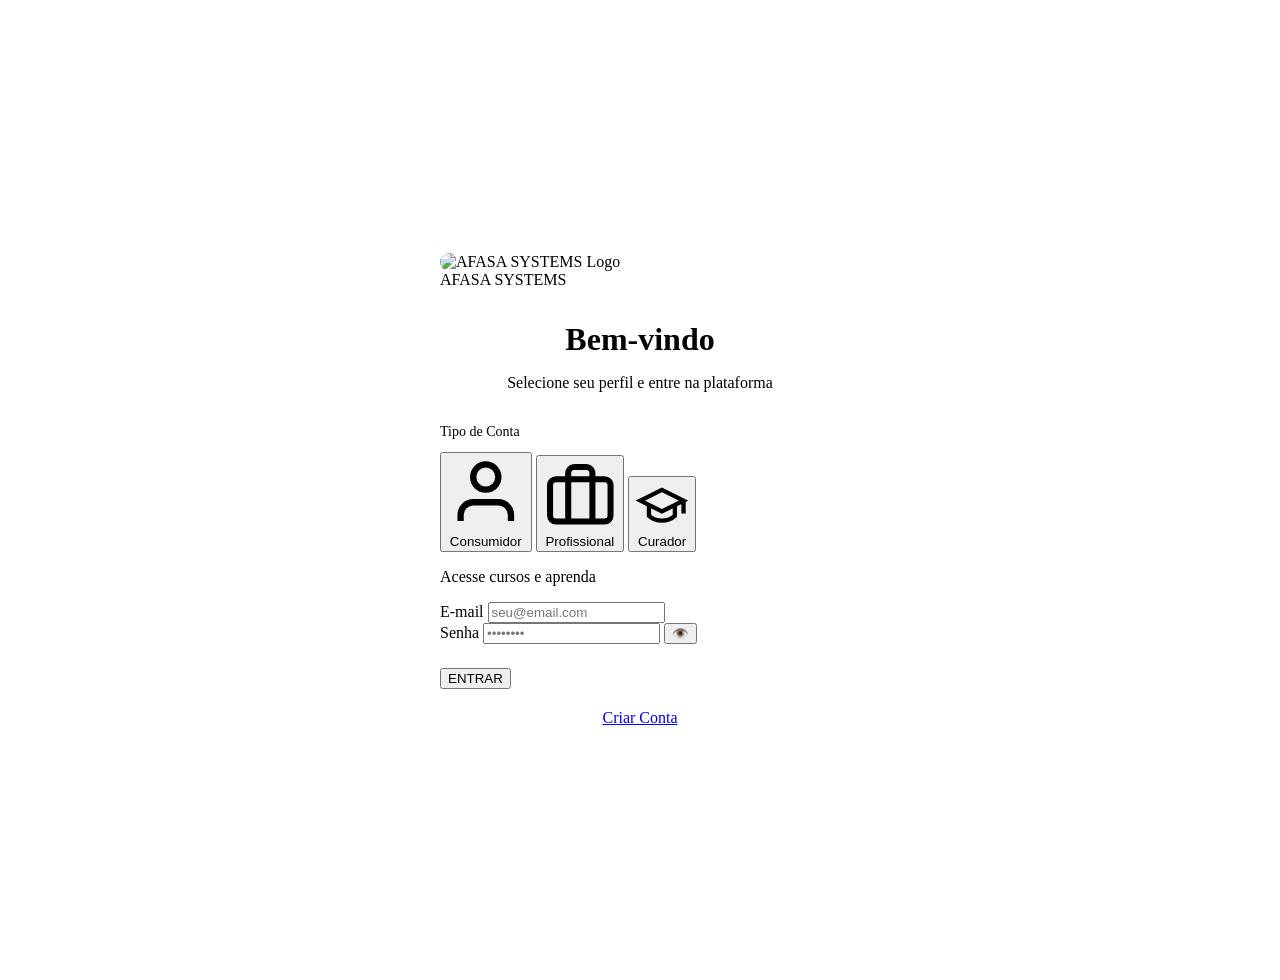
==== index.html @ ed2e095a "Add files via upload Arquivos do projeto Afasa Systems" ====
<!DOCTYPE html>
<html lang="pt-BR">
<head>
    <meta charset="UTF-8">
    <meta name="viewport" content="width=device-width, initial-scale=1.0">
    <meta http-equiv="refresh" content="0; url=login.html">
    <title>AFASA SYSTEMS - Redirecionando...</title>
    <link rel="stylesheet" href="css/style.css">
</head>
<body>
    <div style="min-height: 100vh; display: flex; align-items: center; justify-content: center; text-align: center; padding: 24px;">
        <div>
            <div style="width: 100px; height: 100px; background: linear-gradient(135deg, #2ECC71 0%, #FF8C00 100%); border-radius: 20px; display: flex; align-items: center; justify-content: center; font-size: 48px; font-weight: 700; margin: 0 auto 24px;">AF</div>
            <h1 style="font-size: 32px; margin-bottom: 16px;">AFASA SYSTEMS</h1>
            <p style="color: var(--gray-light); margin-bottom: 24px;">Redirecionando para o login...</p>
            <div class="spinner"></div>
        </div>
    </div>
    
    <script>
        // Redirect after 1 second if meta refresh doesn't work
        setTimeout(() => {
            window.location.href = 'login.html';
        }, 1000);
    </script>
</body>
</html>
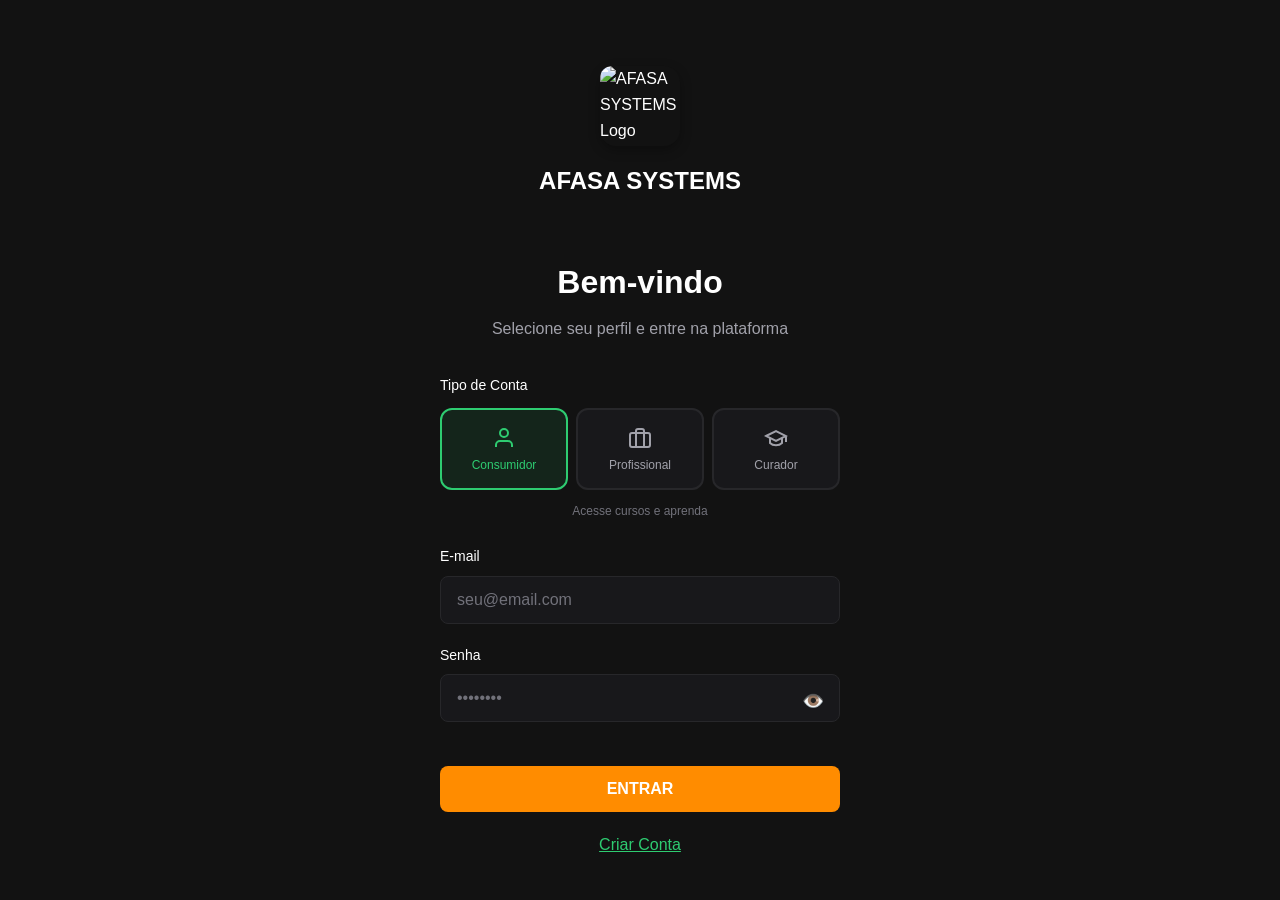
==== commit a05efbd2: "Update index.html" ====
--- a/index.html
+++ b/index.html
@@ -5,7 +5,7 @@
     <meta name="viewport" content="width=device-width, initial-scale=1.0">
     <meta http-equiv="refresh" content="0; url=login.html">
     <title>AFASA SYSTEMS - Redirecionando...</title>
-    <link rel="stylesheet" href="css/style.css">
+    <link rel="stylesheet" href="style.css">
 </head>
 <body>
     <div style="min-height: 100vh; display: flex; align-items: center; justify-content: center; text-align: center; padding: 24px;">
@@ -24,4 +24,4 @@
         }, 1000);
     </script>
 </body>
-</html>+</html>
--- a/style.css
+++ b/style.css
@@ -0,0 +1,1489 @@
+* {
+    margin: 0;
+    padding: 0;
+    box-sizing: border-box;
+}
+
+:root {
+    --bg-dark: #121212;
+    --bg-darker: #0A0A0A;
+    --bg-card: #1E1E1E;
+    --green: #2ECC71;
+    --green-hover: #27ae60;
+    --orange: #FF8C00;
+    --orange-hover: #e67e00;
+    --gray: #71717A;
+    --gray-light: #A1A1AA;
+    --white: #FFFFFF;
+    --zinc-900: #18181b;
+    --zinc-800: #27272a;
+}
+
+body {
+    font-family: 'Poppins', 'Inter', -apple-system, BlinkMacSystemFont, 'Segoe UI', sans-serif;
+    background-color: var(--bg-dark);
+    color: var(--white);
+    line-height: 1.6;
+    overflow-x: hidden;
+    min-height: 100vh;
+}
+
+/* Utility Classes */
+.hidden { display: none !important; }
+.container { max-width: 480px; margin: 0 auto; }
+
+/* Buttons */
+.btn {
+    padding: 14px 24px;
+    border-radius: 8px;
+    border: none;
+    font-size: 16px;
+    font-weight: 600;
+    cursor: pointer;
+    transition: all 0.3s ease;
+    text-align: center;
+    text-decoration: none;
+    display: inline-block;
+    width: 100%;
+}
+
+.btn-primary {
+    background-color: var(--orange);
+    color: var(--white);
+}
+
+.btn-primary:hover {
+    background-color: var(--orange-hover);
+    transform: translateY(-2px);
+    box-shadow: 0 8px 16px rgba(255, 140, 0, 0.3);
+}
+
+.btn-secondary {
+    background-color: transparent;
+    color: var(--green);
+    border: 2px solid var(--green);
+}
+
+.btn-secondary:hover {
+    background-color: var(--green);
+    color: var(--white);
+}
+
+/* Input Fields */
+input, textarea, select {
+    width: 100%;
+    padding: 14px 16px;
+    border-radius: 8px;
+    border: 1px solid var(--zinc-800);
+    background-color: var(--zinc-900);
+    color: var(--white);
+    font-size: 16px;
+    font-family: inherit;
+}
+
+input::placeholder, textarea::placeholder {
+    color: var(--gray);
+}
+
+input:focus, textarea:focus, select:focus {
+    outline: none;
+    border-color: var(--green);
+}
+
+label {
+    display: block;
+    margin-bottom: 8px;
+    color: var(--white);
+    font-size: 14px;
+    font-weight: 500;
+}
+
+/* Logo */
+.logo-container {
+    display: flex;
+    flex-direction: column;
+    align-items: center;
+    gap: 16px;
+    padding: 24px 0;
+}
+
+.logo-box {
+    width: 80px;
+    height: 80px;
+    background-color: var(--bg-dark);
+    border-radius: 16px;
+    display: flex;
+    align-items: center;
+    justify-content: center;
+    box-shadow: 0 4px 12px rgba(0, 0, 0, 0.3);
+}
+
+.logo {
+    width: 64px;
+    height: 64px;
+    background: linear-gradient(135deg, #2ECC71 0%, #FF8C00 100%);
+    border-radius: 12px;
+    display: flex;
+    align-items: center;
+    justify-content: center;
+    font-size: 32px;
+    font-weight: 700;
+}
+
+.brand-name {
+    font-size: 24px;
+    font-weight: 700;
+    color: var(--white);
+    text-align: center;
+}
+
+/* Header */
+.header {
+    position: sticky;
+    top: 0;
+    background-color: var(--bg-dark);
+    z-index: 100;
+    border-bottom: 1px solid var(--zinc-800);
+    padding: 16px 20px;
+}
+
+.header-content {
+    display: flex;
+    justify-content: space-between;
+    align-items: center;
+}
+
+.header-logo {
+    font-size: 24px;
+    font-weight: 700;
+    color: var(--white);
+    text-decoration: none;
+    display: flex;
+    align-items: center;
+    justify-content: center;
+}
+
+.header-logo img.logo {
+    height: 40px;
+    width: auto;
+    object-fit: contain;
+}
+
+.back-btn {
+    background: var(--bg-card);
+    border: 1px solid var(--zinc-800);
+    padding: 8px 12px;
+    border-radius: 8px;
+    display: flex;
+    align-items: center;
+    gap: 8px;
+    cursor: pointer;
+    transition: all 0.2s;
+    color: var(--gray-light);
+    text-decoration: none;
+    font-size: 14px;
+}
+
+.back-btn:hover {
+    background: var(--zinc-900);
+    border-color: var(--green);
+    color: var(--green);
+}
+
+.back-btn svg {
+    width: 20px;
+    height: 20px;
+    stroke: currentColor;
+}
+
+.header-icons {
+    display: flex;
+    gap: 16px;
+}
+
+.icon-btn {
+    background: var(--bg-card);
+    border: 1px solid var(--zinc-800);
+    width: 40px;
+    height: 40px;
+    border-radius: 8px;
+    display: flex;
+    align-items: center;
+    justify-content: center;
+    font-size: 20px;
+    cursor: pointer;
+    transition: all 0.2s;
+}
+
+.icon-btn:hover {
+    background: var(--zinc-900);
+    border-color: var(--green);
+    transform: translateY(-2px);
+}
+
+.icon-btn svg {
+    width: 20px;
+    height: 20px;
+    stroke: var(--gray-light);
+    transition: stroke 0.2s;
+}
+
+.icon-btn:hover svg {
+    stroke: var(--green);
+}
+
+/* Bottom Navigation */
+.bottom-nav {
+    position: fixed;
+    bottom: 0;
+    left: 0;
+    right: 0;
+    background-color: var(--bg-darker);
+    border-top: 1px solid var(--zinc-800);
+    display: flex;
+    justify-content: space-around;
+    padding: 12px 0;
+    z-index: 100;
+}
+
+.nav-item {
+    display: flex;
+    flex-direction: column;
+    align-items: center;
+    gap: 4px;
+    color: var(--gray);
+    text-decoration: none;
+    cursor: pointer;
+    padding: 8px 12px;
+    border-radius: 8px;
+    transition: all 0.3s;
+    font-size: 12px;
+}
+
+.nav-item:hover, .nav-item.active {
+    color: var(--green);
+    background-color: rgba(46, 204, 113, 0.1);
+}
+
+.nav-icon {
+    font-size: 24px;
+}
+
+.nav-item svg {
+    width: 24px;
+    height: 24px;
+    stroke: var(--gray);
+    transition: stroke 0.3s;
+}
+
+.nav-item:hover svg,
+.nav-item.active svg {
+    stroke: var(--green);
+}
+
+/* Form Groups */
+.form-group {
+    margin-bottom: 20px;
+    position: relative;
+}
+
+.password-toggle {
+    position: absolute;
+    right: 16px;
+    top: 46px;
+    background: none;
+    border: none;
+    color: var(--gray);
+    cursor: pointer;
+    font-size: 18px;
+}
+
+.link-btn {
+    background: none;
+    border: none;
+    color: var(--green);
+    cursor: pointer;
+    font-size: 16px;
+    text-decoration: underline;
+    transition: color 0.3s;
+}
+
+.link-btn:hover {
+    color: var(--green-hover);
+}
+
+/* Stats */
+.stats-grid {
+    display: grid;
+    grid-template-columns: repeat(2, 1fr);
+    gap: 12px;
+    margin-top: 20px;
+}
+
+.stat-card {
+    background-color: var(--bg-card);
+    padding: 16px;
+    border-radius: 12px;
+    text-align: center;
+    border: 1px solid var(--zinc-800);
+}
+
+.stat-number {
+    font-size: 24px;
+    font-weight: 700;
+    color: var(--green);
+    display: block;
+    margin-bottom: 4px;
+}
+
+.stat-label {
+    color: var(--gray-light);
+    font-size: 12px;
+}
+
+/* Sections */
+.section {
+    padding: 24px 20px;
+    padding-bottom: 100px;
+}
+
+.section-header {
+    display: flex;
+    justify-content: space-between;
+    align-items: center;
+    margin-bottom: 16px;
+}
+
+.section-title {
+    font-size: 20px;
+    font-weight: 600;
+    display: flex;
+    align-items: center;
+    gap: 8px;
+}
+
+.view-all {
+    color: var(--green);
+    font-size: 14px;
+    text-decoration: none;
+}
+
+/* Course Cards */
+.course-grid {
+    display: grid;
+    gap: 16px;
+}
+
+.course-card {
+    background-color: var(--bg-card);
+    border-radius: 12px;
+    overflow: hidden;
+    cursor: pointer;
+    transition: transform 0.3s, box-shadow 0.3s;
+    border: 1px solid var(--zinc-800);
+    text-decoration: none;
+    color: inherit;
+    display: block;
+}
+
+.course-card:hover {
+    transform: translateY(-4px);
+    box-shadow: 0 8px 24px rgba(46, 204, 113, 0.2);
+}
+
+.course-thumbnail {
+    width: 100%;
+    height: 180px;
+    object-fit: cover;
+}
+
+.course-info {
+    padding: 16px;
+}
+
+.course-title {
+    font-size: 16px;
+    font-weight: 600;
+    margin-bottom: 8px;
+    color: var(--white);
+}
+
+.course-meta {
+    display: flex;
+    align-items: center;
+    gap: 12px;
+    color: var(--gray);
+    font-size: 14px;
+}
+
+/* Post Cards */
+.post-card {
+    background-color: var(--bg-card);
+    border-radius: 12px;
+    margin-bottom: 16px;
+    border: 1px solid var(--zinc-800);
+}
+
+.post-header {
+    display: flex;
+    align-items: center;
+    padding: 16px;
+    gap: 12px;
+}
+
+.user-avatar {
+    width: 40px;
+    height: 40px;
+    border-radius: 50%;
+    background-color: var(--green);
+    display: flex;
+    align-items: center;
+    justify-content: center;
+    font-weight: 600;
+    font-size: 18px;
+}
+
+.user-info {
+    flex: 1;
+}
+
+.user-name {
+    font-weight: 600;
+    font-size: 15px;
+}
+
+.post-time {
+    color: var(--gray);
+    font-size: 13px;
+}
+
+.post-image {
+    width: 100%;
+    max-height: 400px;
+    object-fit: cover;
+}
+
+.post-description {
+    padding: 16px;
+    color: var(--white);
+    line-height: 1.6;
+}
+
+.post-actions {
+    display: flex;
+    gap: 24px;
+    padding: 12px 16px;
+    border-top: 1px solid var(--zinc-800);
+}
+
+.action-btn {
+    display: flex;
+    align-items: center;
+    gap: 8px;
+    background: none;
+    border: none;
+    color: var(--gray);
+    cursor: pointer;
+    font-size: 14px;
+    transition: color 0.3s;
+}
+
+.action-btn:hover {
+    color: var(--white);
+}
+
+.action-btn.liked {
+    color: #E74C3C;
+}
+
+/* Profile */
+.profile-header {
+    background: linear-gradient(135deg, var(--green) 0%, var(--green-hover) 100%);
+    padding: 40px 20px;
+    text-align: center;
+}
+
+.profile-avatar {
+    width: 100px;
+    height: 100px;
+    border-radius: 50%;
+    background-color: var(--white);
+    color: var(--green);
+    display: flex;
+    align-items: center;
+    justify-content: center;
+    font-size: 48px;
+    font-weight: 700;
+    margin: 0 auto 16px;
+    border: 4px solid var(--white);
+}
+
+.profile-name {
+    font-size: 24px;
+    font-weight: 600;
+    margin-bottom: 4px;
+}
+
+.profile-level {
+    color: rgba(255, 255, 255, 0.9);
+    font-size: 16px;
+}
+
+.progress-bar {
+    width: 100%;
+    height: 8px;
+    background-color: rgba(255, 255, 255, 0.3);
+    border-radius: 4px;
+    margin-top: 12px;
+    overflow: hidden;
+}
+
+.progress-fill {
+    height: 100%;
+    background-color: var(--white);
+    border-radius: 4px;
+    transition: width 0.3s;
+}
+
+.profile-stats {
+    display: grid;
+    grid-template-columns: repeat(3, 1fr);
+    gap: 16px;
+    padding: 24px 20px;
+    background-color: var(--bg-darker);
+}
+
+.profile-stat {
+    text-align: center;
+}
+
+.profile-stat-number {
+    font-size: 28px;
+    font-weight: 700;
+    color: var(--green);
+    display: block;
+}
+
+.profile-stat-label {
+    color: var(--gray);
+    font-size: 14px;
+    margin-top: 4px;
+}
+
+/* Filter Buttons */
+.filter-buttons {
+    display: flex;
+    gap: 12px;
+    margin: 20px 0;
+    overflow-x: auto;
+    padding-bottom: 8px;
+}
+
+.filter-btn {
+    padding: 10px 20px;
+    border-radius: 20px;
+    border: 1px solid var(--zinc-800);
+    background-color: var(--bg-card);
+    color: var(--white);
+    cursor: pointer;
+    white-space: nowrap;
+    transition: all 0.3s;
+}
+
+.filter-btn:hover {
+    border-color: var(--green);
+}
+
+.filter-btn.active {
+    background-color: var(--green);
+    border-color: var(--green);
+}
+
+/* Floating Action Button */
+.fab {
+    position: fixed;
+    bottom: 80px;
+    right: 20px;
+    width: 60px;
+    height: 60px;
+    border-radius: 50%;
+    background-color: var(--orange);
+    color: var(--white);
+    border: none;
+    cursor: pointer;
+    box-shadow: 0 4px 12px rgba(255, 140, 0, 0.4);
+    display: flex;
+    align-items: center;
+    justify-content: center;
+    font-size: 24px;
+    transition: transform 0.3s, box-shadow 0.3s;
+    z-index: 99;
+    text-decoration: none;
+}
+
+.fab:hover {
+    transform: scale(1.1);
+    box-shadow: 0 6px 20px rgba(255, 140, 0, 0.6);
+}
+
+/* Modal */
+.modal {
+    display: none;
+    position: fixed;
+    top: 0;
+    left: 0;
+    right: 0;
+    bottom: 0;
+    background-color: rgba(0, 0, 0, 0.8);
+    z-index: 1000;
+    overflow-y: auto;
+}
+
+.modal.active {
+    display: flex;
+    justify-content: center;
+    align-items: flex-start;
+    padding: 20px;
+}
+
+.modal-content {
+    background-color: var(--bg-card);
+    border-radius: 16px;
+    padding: 24px;
+    max-width: 500px;
+    width: 100%;
+    margin: 40px auto;
+    position: relative;
+}
+
+.modal-header {
+    display: flex;
+    justify-content: space-between;
+    align-items: center;
+    margin-bottom: 20px;
+}
+
+.modal-title {
+    font-size: 24px;
+    font-weight: 600;
+}
+
+.close-btn {
+    background: none;
+    border: none;
+    color: var(--gray);
+    cursor: pointer;
+    font-size: 32px;
+    padding: 0;
+    line-height: 1;
+    width: 32px;
+    height: 32px;
+}
+
+.close-btn:hover {
+    color: var(--white);
+}
+
+/* FAQ */
+.faq-item {
+    background-color: var(--bg-card);
+    border: 1px solid var(--zinc-800);
+    border-radius: 8px;
+    margin-bottom: 12px;
+    overflow: hidden;
+}
+
+.faq-question {
+    width: 100%;
+    padding: 16px;
+    background: none;
+    border: none;
+    color: var(--white);
+    text-align: left;
+    cursor: pointer;
+    display: flex;
+    justify-content: space-between;
+    align-items: center;
+    font-size: 15px;
+    font-weight: 500;
+}
+
+.faq-question:hover {
+    background-color: var(--zinc-900);
+}
+
+.faq-answer {
+    padding: 0 16px;
+    max-height: 0;
+    overflow: hidden;
+    transition: max-height 0.3s ease, padding 0.3s ease;
+    color: var(--gray-light);
+    line-height: 1.6;
+}
+
+.faq-item.expanded .faq-answer {
+    max-height: 500px;
+    padding: 0 16px 16px 16px;
+}
+
+.chevron {
+    transition: transform 0.3s;
+}
+
+.faq-item.expanded .chevron {
+    transform: rotate(180deg);
+}
+
+/* Animations */
+@keyframes fadeIn {
+    from {
+        opacity: 0;
+        transform: translateY(20px);
+    }
+    to {
+        opacity: 1;
+        transform: translateY(0);
+    }
+}
+
+.fade-in {
+    animation: fadeIn 0.5s ease;
+}
+
+/* Responsive */
+@media (max-width: 768px) {
+    .container {
+        padding: 0;
+    }
+}
+
+@media (min-width: 769px) {
+    .bottom-nav {
+        max-width: 480px;
+        left: 50%;
+        transform: translateX(-50%);
+        border-radius: 16px 16px 0 0;
+    }
+}
+
+/* ✅ NOVO: Profile Selector Styles */
+.profile-selector-container {
+    margin-bottom: 24px;
+}
+
+.profile-selector {
+    display: grid;
+    grid-template-columns: repeat(3, 1fr);
+    gap: 8px;
+    margin-bottom: 12px;
+}
+
+.profile-option {
+    display: flex;
+    flex-direction: column;
+    align-items: center;
+    gap: 8px;
+    padding: 16px 12px;
+    border-radius: 12px;
+    border: 2px solid var(--zinc-800);
+    background-color: var(--zinc-900);
+    cursor: pointer;
+    transition: all 0.3s ease;
+    color: var(--gray-light);
+}
+
+.profile-option:hover {
+    border-color: var(--zinc-700);
+}
+
+.profile-option.active {
+    border-color: var(--green);
+    background-color: rgba(46, 204, 113, 0.1);
+}
+
+.profile-option.active .profile-icon,
+.profile-option.active .profile-label {
+    color: var(--green);
+}
+
+.profile-icon {
+    width: 24px;
+    height: 24px;
+}
+
+.profile-label {
+    font-size: 12px;
+    font-weight: 500;
+}
+
+.profile-description {
+    text-align: center;
+    font-size: 12px;
+    color: var(--gray);
+    margin: 0;
+}
+
+/* ✅ NOVO: Dashboard Styles */
+.dashboard-header {
+    background-color: var(--zinc-900);
+    border-bottom: 1px solid var(--zinc-800);
+    padding: 16px 24px;
+    position: sticky;
+    top: 0;
+    z-index: 100;
+}
+
+.dashboard-header-content {
+    display: flex;
+    justify-content: space-between;
+    align-items: center;
+}
+
+.dashboard-logo-section {
+    display: flex;
+    align-items: center;
+    gap: 12px;
+}
+
+.dashboard-logo {
+    width: 40px;
+    height: 40px;
+    object-fit: contain;
+}
+
+.dashboard-title-group h1 {
+    font-size: 18px;
+    margin: 0;
+    color: var(--white);
+}
+
+.dashboard-title-group p {
+    font-size: 14px;
+    color: var(--gray-light);
+    margin: 0;
+}
+
+.logout-btn {
+    background: none;
+    border: none;
+    color: var(--gray-light);
+    font-size: 14px;
+    cursor: pointer;
+    transition: color 0.3s;
+}
+
+.logout-btn:hover {
+    color: var(--white);
+}
+
+/* Stats Grid */
+.stats-grid {
+    display: grid;
+    grid-template-columns: repeat(2, 1fr);
+    gap: 12px;
+    padding: 24px;
+}
+
+.stat-card {
+    background-color: var(--zinc-900);
+    border: 1px solid var(--zinc-800);
+    border-radius: 12px;
+    padding: 16px;
+}
+
+.stat-card-content {
+    display: flex;
+    align-items: center;
+    gap: 12px;
+}
+
+.stat-icon {
+    width: 20px;
+    height: 20px;
+}
+
+.stat-icon.green { color: var(--green); }
+.stat-icon.orange { color: var(--orange); }
+.stat-icon.blue { color: #3B82F6; }
+.stat-icon.red { color: #EF4444; }
+.stat-icon.yellow { color: #F59E0B; }
+.stat-icon.purple { color: #A855F7; }
+
+.stat-value {
+    font-size: 24px;
+    font-weight: 600;
+    color: var(--white);
+    margin: 0;
+}
+
+.stat-label {
+    font-size: 12px;
+    color: var(--gray-light);
+    margin: 0;
+}
+
+/* Tabs */
+.tabs-container {
+    padding: 0 24px;
+    margin-top: 24px;
+}
+
+.tabs {
+    display: flex;
+    gap: 8px;
+    background-color: var(--zinc-900);
+    padding: 4px;
+    border-radius: 12px;
+}
+
+.tab-btn {
+    flex: 1;
+    padding: 12px 16px;
+    border-radius: 8px;
+    border: none;
+    background: transparent;
+    color: var(--gray-light);
+    font-size: 14px;
+    font-weight: 500;
+    cursor: pointer;
+    transition: all 0.3s;
+    display: flex;
+    align-items: center;
+    justify-content: center;
+    gap: 8px;
+}
+
+.tab-btn.active {
+    background-color: var(--orange);
+    color: var(--white);
+}
+
+.tab-btn.active-green {
+    background-color: var(--green);
+    color: var(--white);
+}
+
+.tab-btn:hover:not(.active):not(.active-green) {
+    color: var(--white);
+}
+
+.tab-btn svg {
+    width: 16px;
+    height: 16px;
+}
+
+/* Content Card */
+.content-card {
+    background-color: var(--zinc-900);
+    border: 1px solid var(--zinc-800);
+    border-radius: 12px;
+    overflow: hidden;
+    margin-bottom: 16px;
+}
+
+.content-card-header {
+    padding: 16px;
+    border-bottom: 1px solid var(--zinc-800);
+}
+
+.author-info {
+    display: flex;
+    align-items: center;
+    gap: 12px;
+    margin-bottom: 12px;
+}
+
+.author-photo {
+    width: 40px;
+    height: 40px;
+    border-radius: 50%;
+}
+
+.author-details h4 {
+    font-size: 14px;
+    font-weight: 500;
+    color: var(--white);
+    margin: 0;
+}
+
+.author-details p {
+    font-size: 12px;
+    color: var(--gray-light);
+    margin: 0;
+}
+
+.content-badge {
+    font-size: 12px;
+    padding: 4px 8px;
+    border-radius: 999px;
+}
+
+.content-badge.course {
+    background-color: rgba(46, 204, 113, 0.2);
+    color: var(--green);
+}
+
+.content-badge.recipe {
+    background-color: rgba(59, 130, 246, 0.2);
+    color: #3B82F6;
+}
+
+.content-card-body {
+    padding: 16px;
+}
+
+.content-thumbnail {
+    width: 100%;
+    height: 160px;
+    object-fit: cover;
+    border-radius: 12px;
+    margin-bottom: 12px;
+}
+
+.content-title {
+    font-size: 16px;
+    font-weight: 500;
+    color: var(--white);
+    margin-bottom: 8px;
+}
+
+.content-description {
+    font-size: 14px;
+    color: var(--gray-light);
+    margin-bottom: 12px;
+}
+
+.content-meta {
+    display: flex;
+    gap: 16px;
+    font-size: 14px;
+    color: var(--gray-light);
+    margin-bottom: 12px;
+}
+
+/* Alert Box */
+.alert-box {
+    padding: 12px;
+    border-radius: 8px;
+    margin-bottom: 16px;
+}
+
+.alert-box.error {
+    background-color: rgba(239, 68, 68, 0.1);
+    border: 1px solid rgba(239, 68, 68, 0.3);
+}
+
+.alert-box.warning {
+    background-color: rgba(245, 158, 11, 0.1);
+    border: 1px solid rgba(245, 158, 11, 0.3);
+}
+
+.alert-box.info {
+    background: linear-gradient(to right, rgba(46, 204, 113, 0.1), rgba(255, 140, 0, 0.1));
+    border: 1px solid rgba(46, 204, 113, 0.3);
+}
+
+.alert-content {
+    display: flex;
+    align-items: flex-start;
+    gap: 8px;
+}
+
+.alert-content svg {
+    width: 16px;
+    height: 16px;
+    flex-shrink: 0;
+    margin-top: 2px;
+}
+
+.alert-box.error .alert-content svg,
+.alert-box.error .alert-title {
+    color: #EF4444;
+}
+
+.alert-box.warning .alert-content svg,
+.alert-box.warning p {
+    color: #F59E0B;
+}
+
+.alert-title {
+    font-size: 14px;
+    font-weight: 500;
+    margin-bottom: 4px;
+}
+
+.alert-box p {
+    font-size: 12px;
+    margin: 0;
+}
+
+.alert-box ul {
+    margin: 4px 0 0 0;
+    padding-left: 16px;
+}
+
+.alert-box li {
+    font-size: 12px;
+    color: #F87171;
+}
+
+/* Action Buttons */
+.action-buttons {
+    display: flex;
+    gap: 12px;
+}
+
+.btn-reject {
+    flex: 1;
+    background-color: #DC2626;
+    color: var(--white);
+    display: flex;
+    align-items: center;
+    justify-content: center;
+    gap: 8px;
+}
+
+.btn-reject:hover {
+    background-color: #B91C1C;
+}
+
+.btn-approve {
+    flex: 1;
+    background-color: var(--green);
+    color: var(--white);
+    display: flex;
+    align-items: center;
+    justify-content: center;
+    gap: 8px;
+}
+
+.btn-approve:hover {
+    background-color: var(--green-hover);
+}
+
+.btn svg {
+    width: 16px;
+    height: 16px;
+}
+
+/* Status Badges */
+.status-badge {
+    display: inline-flex;
+    align-items: center;
+    gap: 4px;
+    font-size: 12px;
+    padding: 4px 8px;
+    border-radius: 999px;
+}
+
+.status-badge.approved {
+    background-color: rgba(46, 204, 113, 0.2);
+    color: var(--green);
+}
+
+.status-badge.pending {
+    background-color: rgba(245, 158, 11, 0.2);
+    color: #F59E0B;
+}
+
+.status-badge.rejected {
+    background-color: rgba(239, 68, 68, 0.2);
+    color: #EF4444;
+}
+
+.status-badge svg {
+    width: 12px;
+    height: 12px;
+}
+
+/* Create Action Cards */
+.create-actions {
+    display: grid;
+    grid-template-columns: repeat(2, 1fr);
+    gap: 12px;
+    margin-bottom: 24px;
+}
+
+.create-action-card {
+    background-color: var(--zinc-900);
+    border: 2px dashed var(--zinc-700);
+    border-radius: 12px;
+    padding: 24px;
+    display: flex;
+    flex-direction: column;
+    align-items: center;
+    gap: 12px;
+    cursor: pointer;
+    transition: all 0.3s;
+}
+
+.create-action-card:hover {
+    border-color: var(--green);
+}
+
+.create-action-card.orange:hover {
+    border-color: var(--orange);
+}
+
+.create-icon-circle {
+    width: 56px;
+    height: 56px;
+    border-radius: 50%;
+    display: flex;
+    align-items: center;
+    justify-content: center;
+}
+
+.create-icon-circle.green {
+    background-color: rgba(46, 204, 113, 0.1);
+}
+
+.create-icon-circle.orange {
+    background-color: rgba(255, 140, 0, 0.1);
+}
+
+.create-icon-circle svg {
+    width: 28px;
+    height: 28px;
+}
+
+.create-icon-circle.green svg {
+    color: var(--green);
+}
+
+.create-icon-circle.orange svg {
+    color: var(--orange);
+}
+
+.create-action-title {
+    font-size: 14px;
+    font-weight: 500;
+    color: var(--white);
+    margin: 0;
+    text-align: center;
+}
+
+.create-action-subtitle {
+    font-size: 12px;
+    color: var(--gray);
+    margin: 0;
+    text-align: center;
+}
+
+/* Compact Content Card */
+.compact-content-card {
+    background-color: var(--zinc-900);
+    border: 1px solid var(--zinc-800);
+    border-radius: 12px;
+    padding: 16px;
+    margin-bottom: 12px;
+}
+
+.compact-content-layout {
+    display: flex;
+    gap: 16px;
+}
+
+.compact-thumbnail {
+    width: 80px;
+    height: 80px;
+    object-fit: cover;
+    border-radius: 12px;
+    flex-shrink: 0;
+}
+
+.compact-info {
+    flex: 1;
+}
+
+.compact-header {
+    display: flex;
+    justify-content: space-between;
+    align-items: flex-start;
+    margin-bottom: 8px;
+}
+
+.compact-title {
+    font-size: 14px;
+    font-weight: 500;
+    color: var(--white);
+    margin: 0 0 4px 0;
+}
+
+.compact-author {
+    font-size: 12px;
+    color: var(--gray-light);
+    margin: 0;
+}
+
+.compact-date {
+    font-size: 12px;
+    color: var(--gray);
+    margin: 0 0 8px 0;
+}
+
+/* Payment Card */
+.payment-card {
+    background: linear-gradient(135deg, rgba(46, 204, 113, 0.2), rgba(46, 204, 113, 0.05));
+    border: 1px solid rgba(46, 204, 113, 0.3);
+    border-radius: 12px;
+    padding: 24px;
+    margin-bottom: 24px;
+}
+
+.payment-header {
+    display: flex;
+    justify-content: space-between;
+    align-items: center;
+    margin-bottom: 16px;
+}
+
+.payment-header h3 {
+    font-size: 16px;
+    font-weight: 500;
+    color: var(--white);
+    margin: 0;
+}
+
+.payment-date {
+    font-size: 12px;
+    color: var(--gray-light);
+}
+
+.payment-amount {
+    font-size: 36px;
+    font-weight: 700;
+    color: var(--green);
+    margin-bottom: 8px;
+}
+
+.payment-description {
+    font-size: 14px;
+    color: var(--gray-light);
+    margin: 0;
+}
+
+/* Chart Container */
+.chart-container {
+    background-color: var(--zinc-900);
+    border: 1px solid var(--zinc-800);
+    border-radius: 12px;
+    padding: 24px;
+    margin-bottom: 24px;
+}
+
+.chart-container h3 {
+    font-size: 16px;
+    font-weight: 500;
+    color: var(--white);
+    margin: 0 0 16px 0;
+}
+
+.chart {
+    height: 192px;
+    display: flex;
+    align-items: flex-end;
+    justify-content: space-around;
+    gap: 8px;
+}
+
+.chart-bar-wrapper {
+    flex: 1;
+    display: flex;
+    flex-direction: column;
+    align-items: center;
+    gap: 8px;
+}
+
+.chart-bar {
+    width: 100%;
+    background: linear-gradient(to top, var(--green), rgba(46, 204, 113, 0.6));
+    border-radius: 4px 4px 0 0;
+    transition: all 0.3s;
+    position: relative;
+}
+
+.chart-bar:hover {
+    background: linear-gradient(to top, var(--orange), rgba(255, 140, 0, 0.6));
+}
+
+.chart-label {
+    font-size: 12px;
+    color: var(--gray);
+}
+
+/* Performance Card */
+.performance-card {
+    background-color: var(--zinc-900);
+    border: 1px solid var(--zinc-800);
+    border-radius: 12px;
+    padding: 16px;
+}
+
+.performance-layout {
+    display: flex;
+    align-items: center;
+    gap: 16px;
+}
+
+.performance-thumbnail {
+    width: 80px;
+    height: 80px;
+    border-radius: 12px;
+    object-fit: cover;
+}
+
+.performance-info {
+    flex: 1;
+}
+
+.performance-title {
+    font-size: 14px;
+    font-weight: 500;
+    color: var(--white);
+    margin: 0 0 4px 0;
+}
+
+.performance-stats {
+    font-size: 12px;
+    color: var(--gray-light);
+    margin: 0 0 8px 0;
+}
+
+.performance-progress {
+    display: flex;
+    align-items: center;
+    gap: 8px;
+}
+
+.progress-bar {
+    flex: 1;
+    height: 8px;
+    background-color: var(--zinc-800);
+    border-radius: 999px;
+    overflow: hidden;
+}
+
+.progress-fill {
+    height: 100%;
+    background-color: var(--green);
+    border-radius: 999px;
+}
+
+.progress-percentage {
+    font-size: 12px;
+    font-weight: 500;
+    color: var(--green);
+}
+
+/* Content Section */
+.content-section {
+    padding: 24px;
+}
+
+.section-title {
+    font-size: 16px;
+    font-weight: 500;
+    color: var(--white);
+    margin: 0 0 16px 0;
+}
